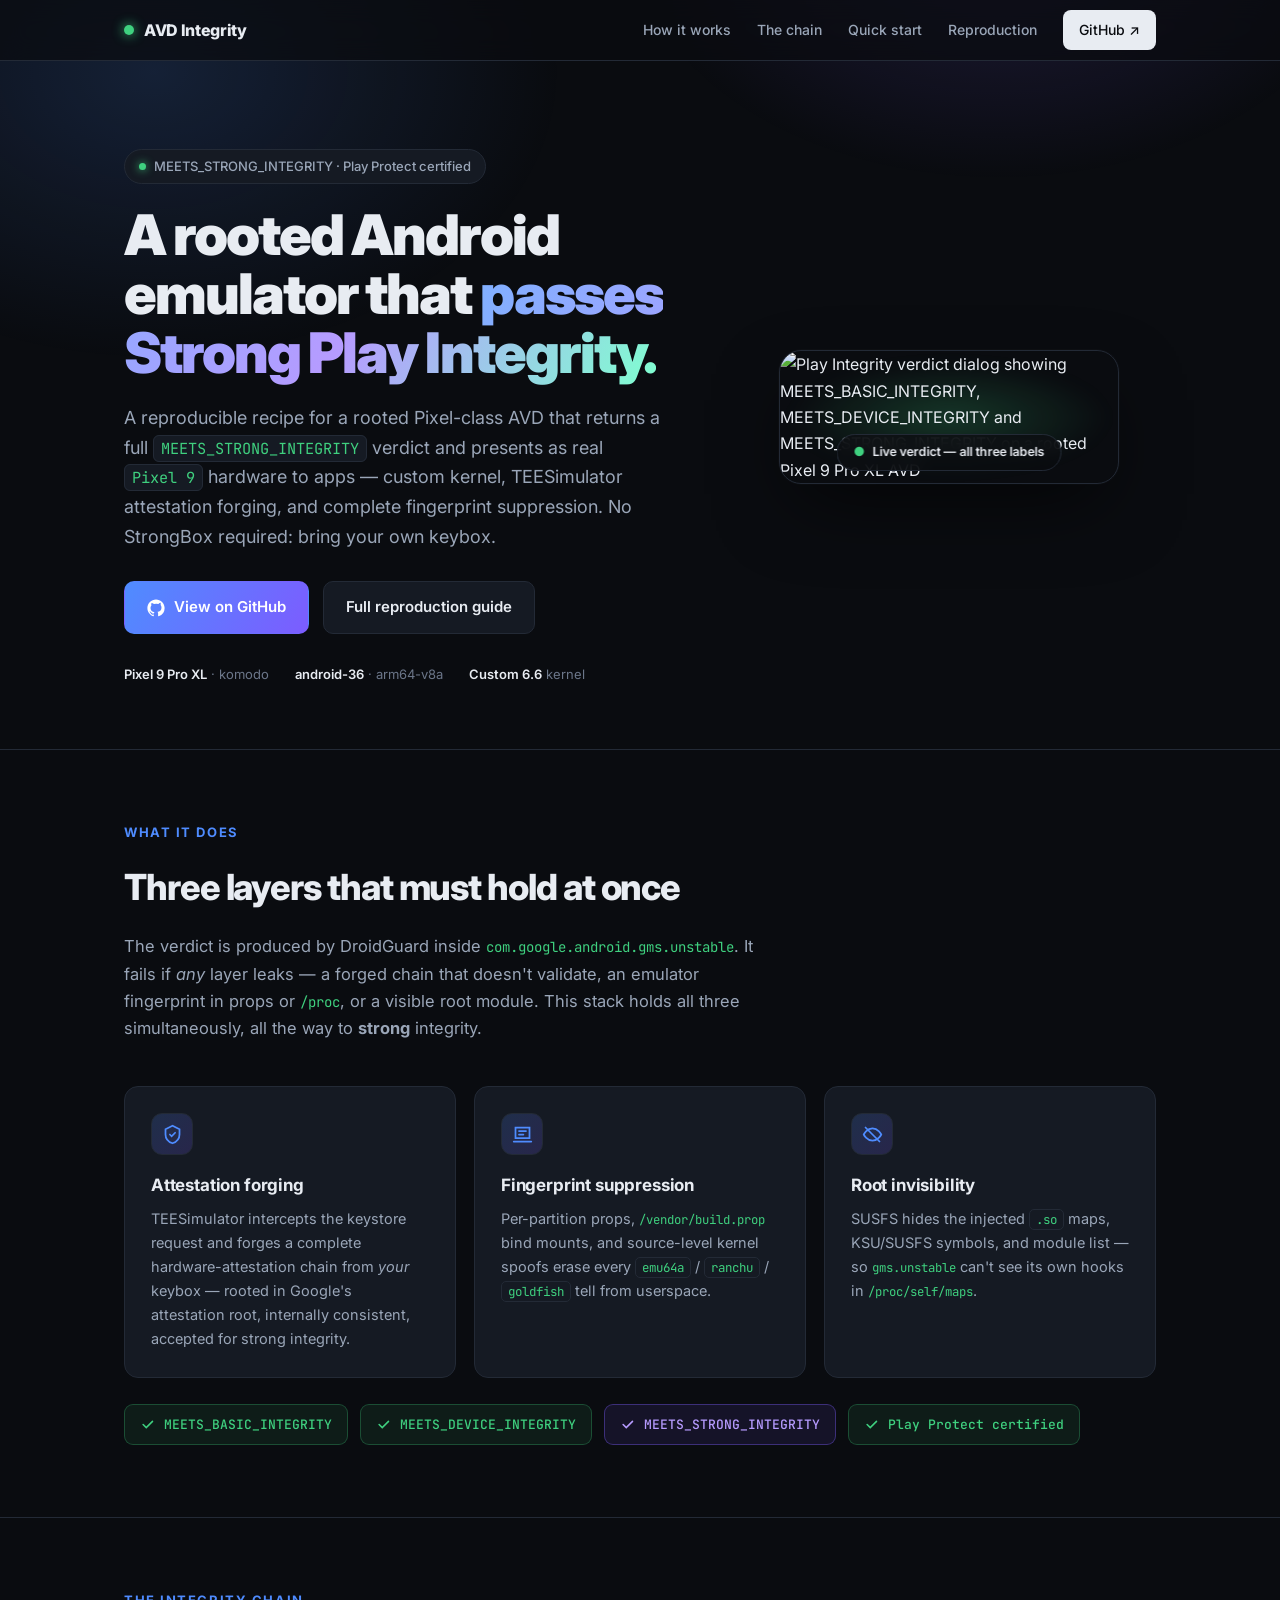
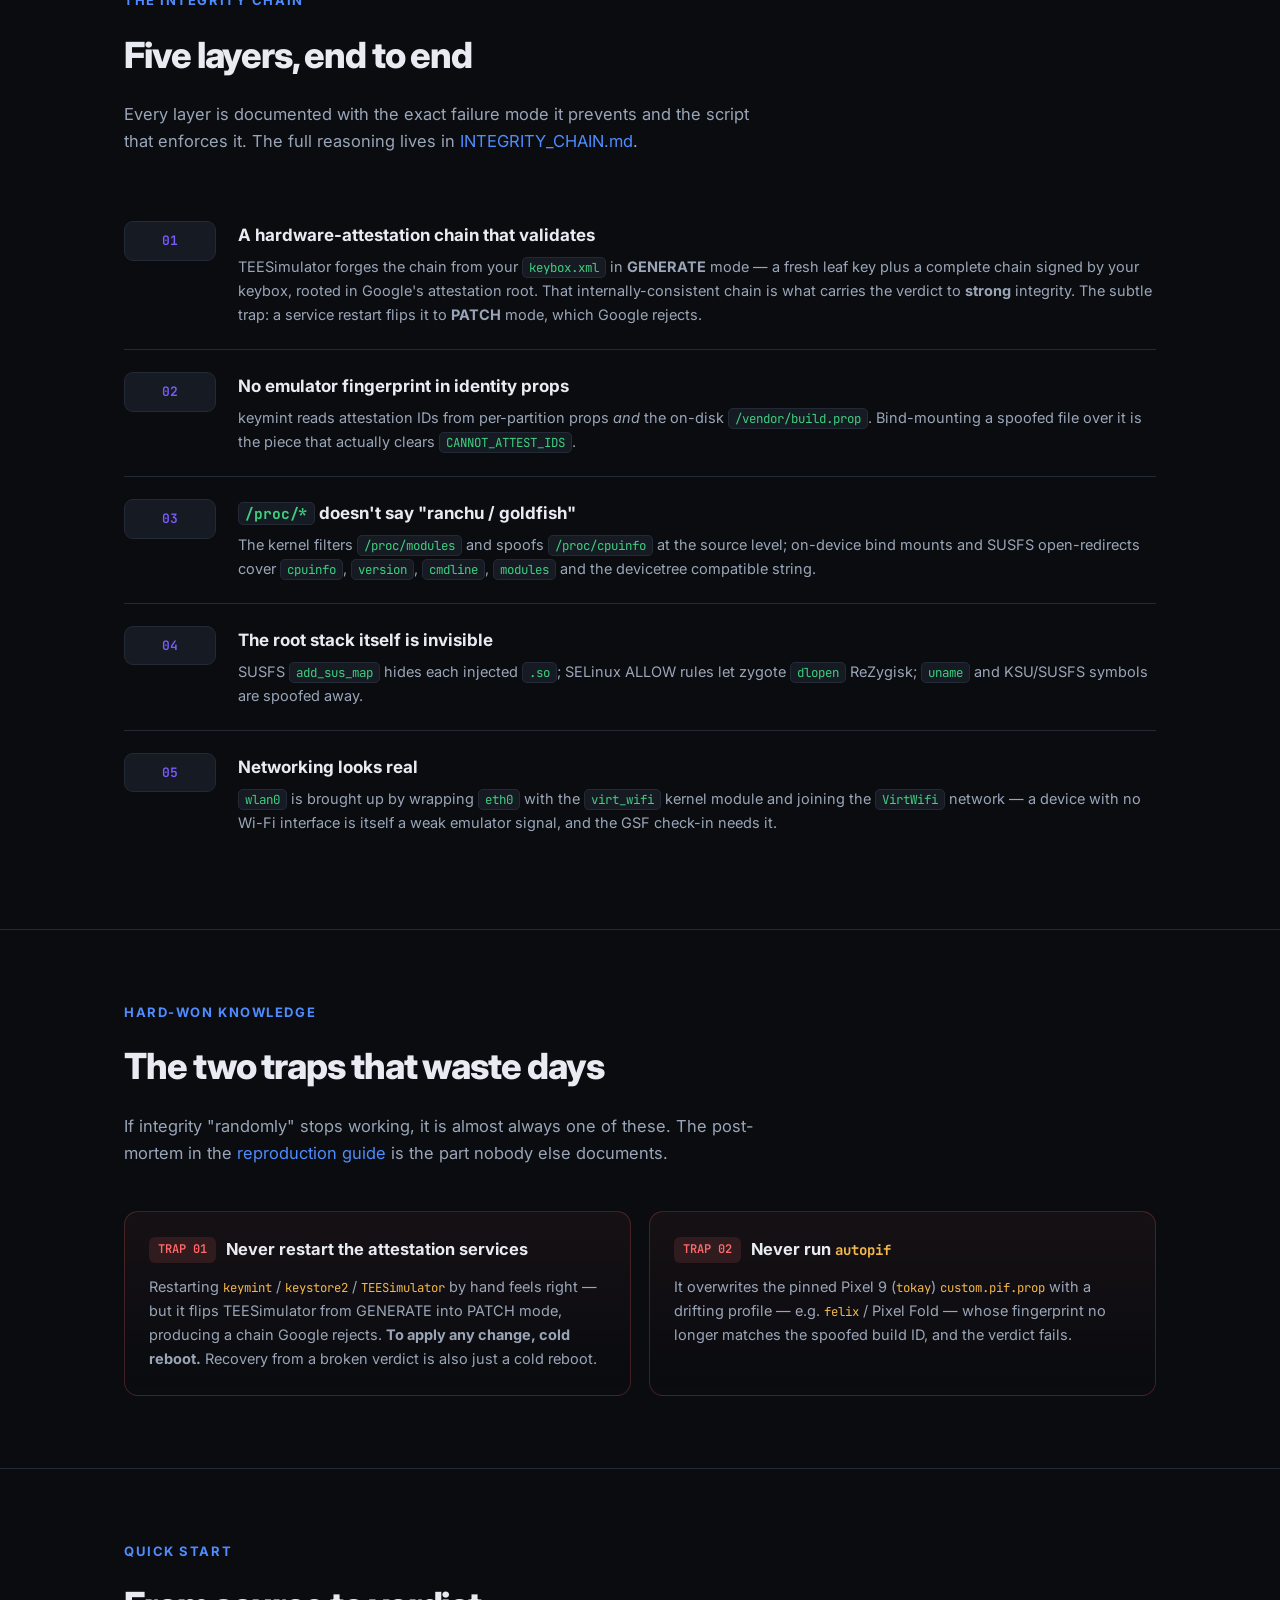
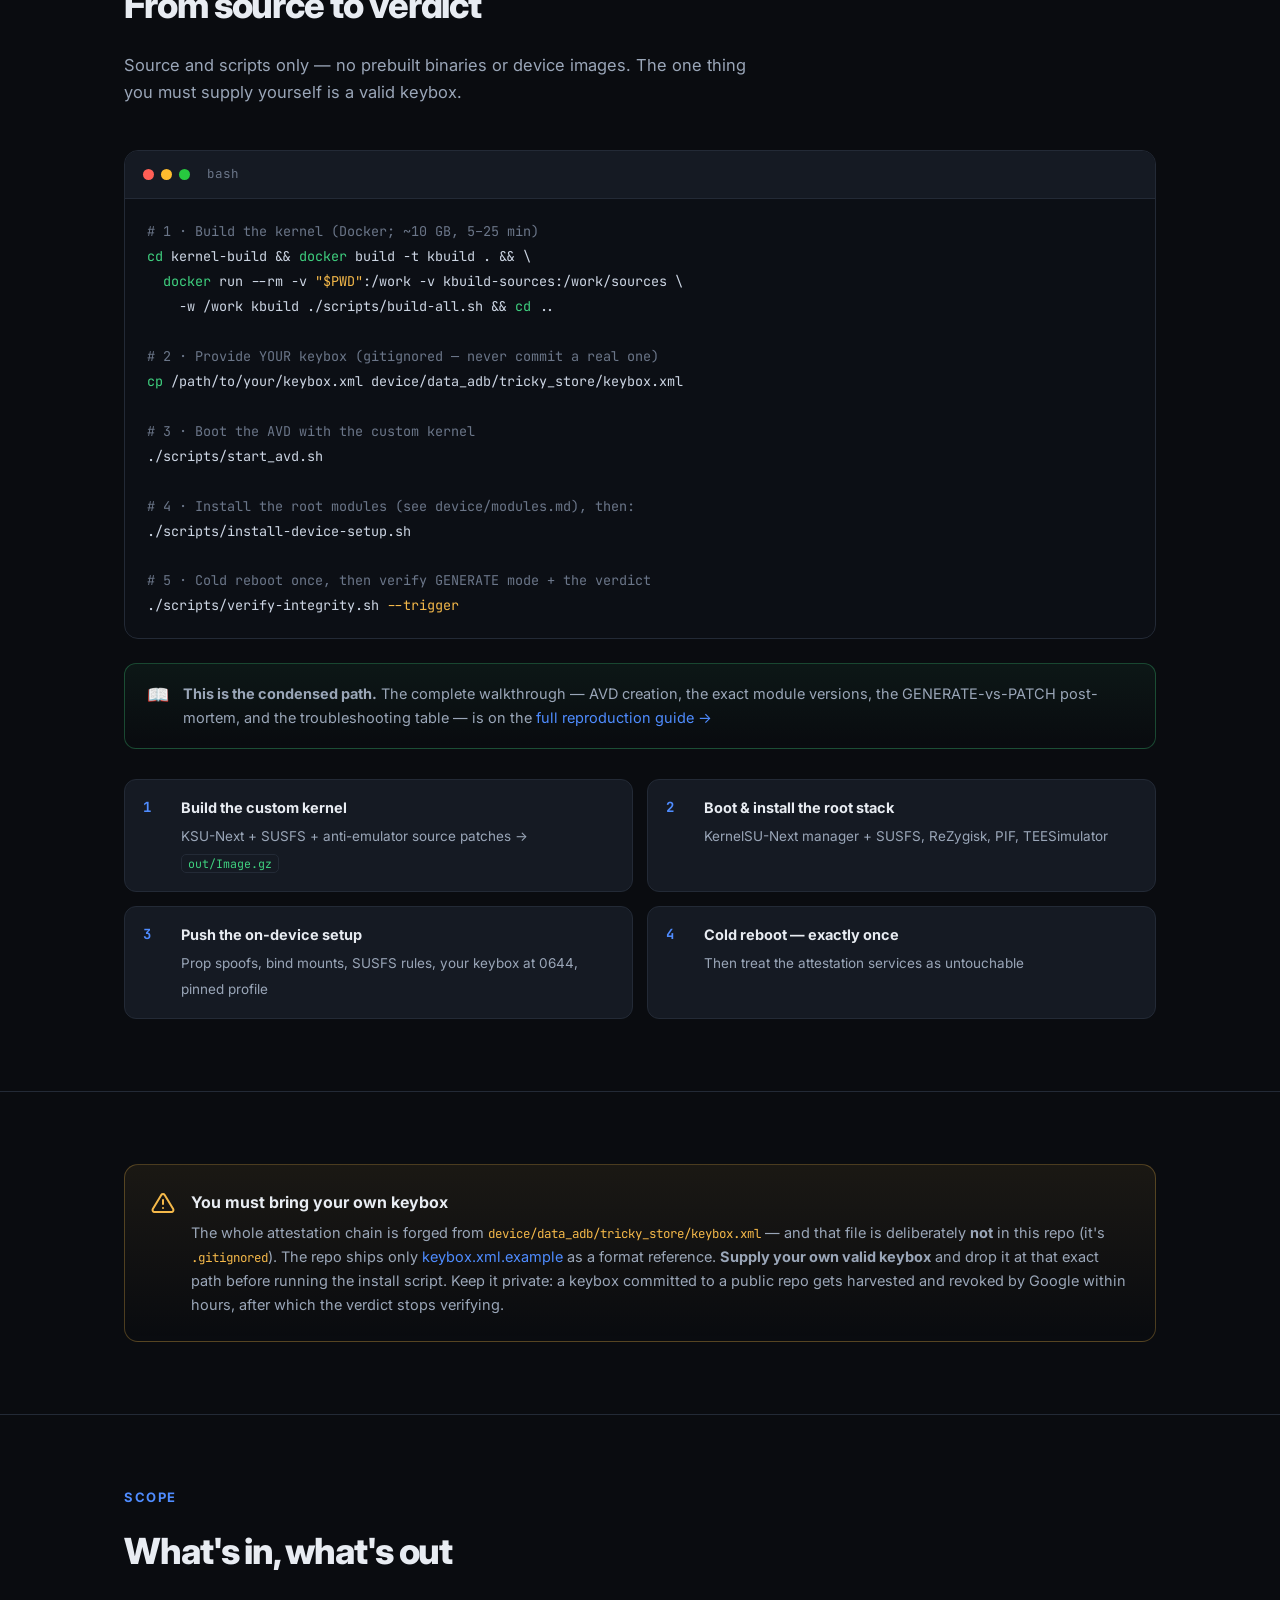
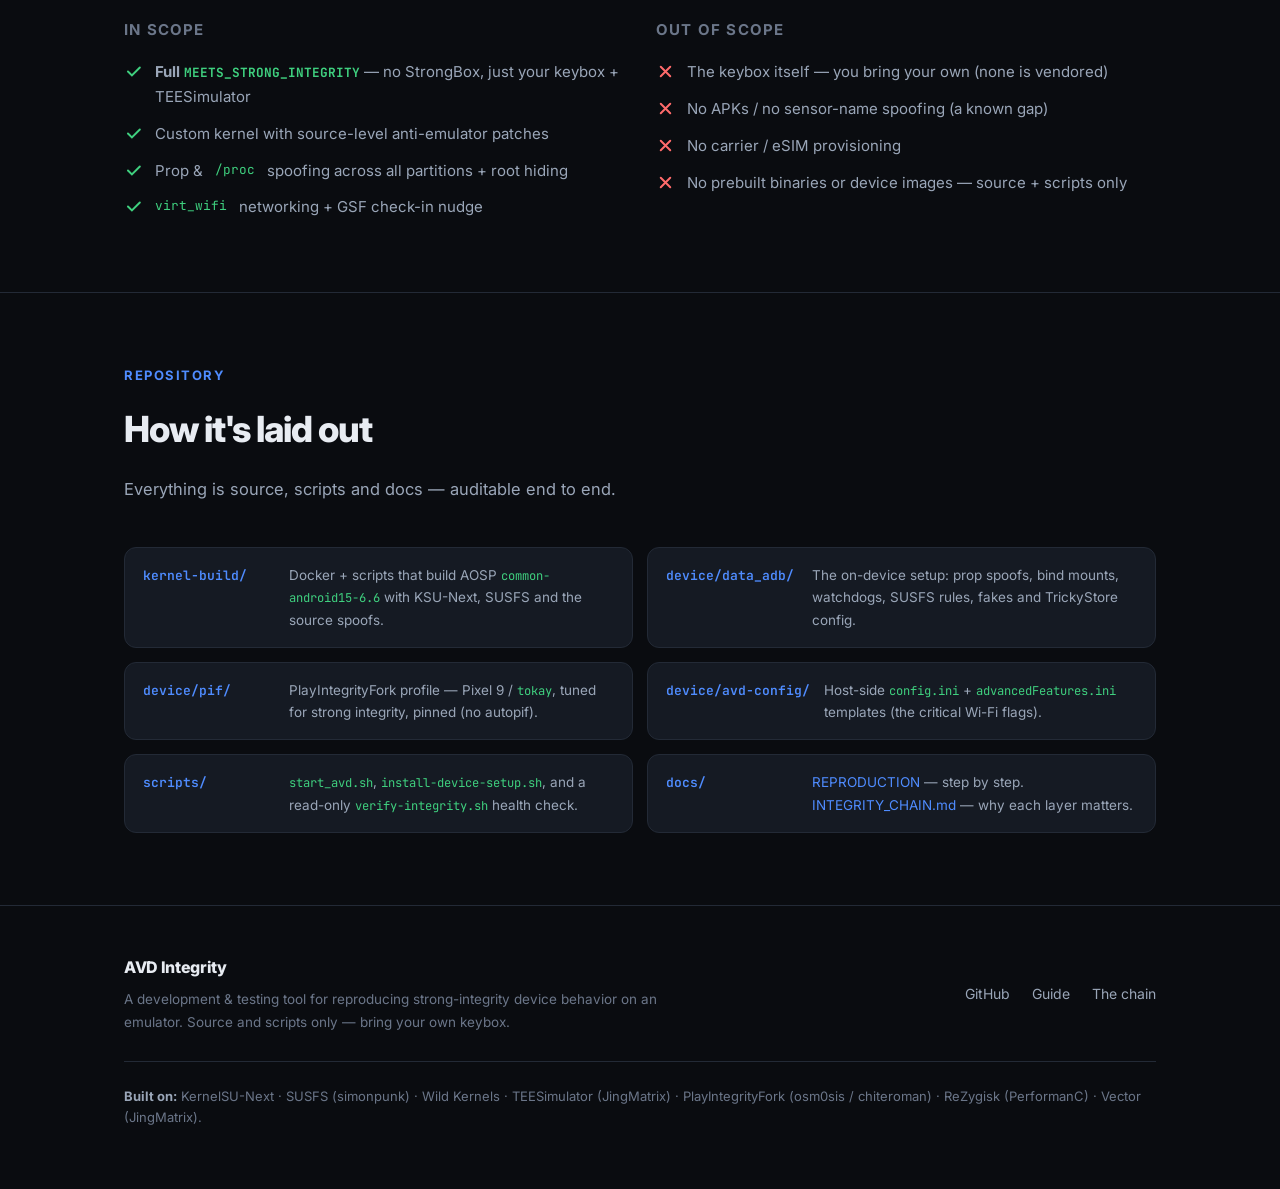
==== index.html @ 93d0f1d6 "Correct site to STRONG integrity + add reproduction page - The project's actual ceiling is MEETS_STR" ====
<!DOCTYPE html>
<html lang="en">
<head>
<meta charset="UTF-8" />
<meta name="viewport" content="width=device-width, initial-scale=1.0" />
<title>Rooted Pixel AVD · Play Integrity (Strong)</title>
<meta name="description" content="A reproducible recipe for a rooted Pixel-class Android emulator (AVD) that passes Google Play Integrity all the way to MEETS_STRONG_INTEGRITY — Play Protect certified — and presents as real Pixel hardware. Bring your own keybox." />

<!-- Open Graph / social -->
<meta property="og:type" content="website" />
<meta property="og:title" content="Rooted Pixel AVD · Passes Play Integrity (Strong)" />
<meta property="og:description" content="Custom kernel + TEESimulator attestation forging that takes a rooted Android emulator to MEETS_STRONG_INTEGRITY, Play Protect certified — with your own keybox." />
<meta property="og:image" content="media/play-integrity-verdict.png" />
<meta name="twitter:card" content="summary_large_image" />

<link rel="preconnect" href="https://fonts.googleapis.com" />
<link rel="preconnect" href="https://fonts.gstatic.com" crossorigin />
<link href="https://fonts.googleapis.com/css2?family=Inter:wght@400;500;600;700;800;900&family=JetBrains+Mono:wght@400;500;600&display=swap" rel="stylesheet" />
<link rel="stylesheet" href="assets/style.css" />
</head>
<body>
<div class="glow"></div>
<div class="content">

<!-- NAV -->
<nav>
  <div class="wrap">
    <div class="brand"><span class="dot"></span> AVD&nbsp;Integrity</div>
    <div class="nav-links">
      <a href="#how">How it works</a>
      <a href="#chain">The chain</a>
      <a href="#start">Quick start</a>
      <a href="reproduction.html">Reproduction</a>
      <a class="nav-cta" href="https://github.com/tanishmeh/AVD_Rooted_Integrity">GitHub ↗</a>
    </div>
  </div>
</nav>

<!-- HERO -->
<header class="hero">
  <div class="wrap hero-grid">
    <div>
      <span class="pill"><span class="live"></span> MEETS_STRONG_INTEGRITY · Play Protect certified</span>
      <h1>A rooted Android emulator that <span class="grad">passes Strong Play Integrity.</span></h1>
      <p class="lede">A reproducible recipe for a rooted Pixel-class AVD that returns a full <code>MEETS_STRONG_INTEGRITY</code> verdict and presents as real <code>Pixel&nbsp;9</code> hardware to apps — custom kernel, TEESimulator attestation forging, and complete fingerprint suppression. No StrongBox required: bring your own keybox.</p>
      <div class="hero-btns">
        <a class="btn btn-primary" href="https://github.com/tanishmeh/AVD_Rooted_Integrity">
          <svg viewBox="0 0 24 24" fill="currentColor"><path d="M12 .5C5.7.5.5 5.7.5 12c0 5.1 3.3 9.4 7.8 10.9.6.1.8-.2.8-.5v-1.7c-3.2.7-3.9-1.5-3.9-1.5-.5-1.3-1.3-1.7-1.3-1.7-1.1-.7.1-.7.1-.7 1.2.1 1.8 1.2 1.8 1.2 1 1.8 2.8 1.3 3.5 1 .1-.8.4-1.3.7-1.6-2.6-.3-5.3-1.3-5.3-5.7 0-1.3.5-2.3 1.2-3.1-.1-.3-.5-1.5.1-3.1 0 0 1-.3 3.3 1.2a11.5 11.5 0 0 1 6 0C17 4.7 18 5 18 5c.6 1.6.2 2.8.1 3.1.8.8 1.2 1.8 1.2 3.1 0 4.4-2.7 5.4-5.3 5.7.4.4.8 1.1.8 2.2v3.3c0 .3.2.6.8.5A11.5 11.5 0 0 0 23.5 12C23.5 5.7 18.3.5 12 .5z"/></svg>
          View on GitHub
        </a>
        <a class="btn btn-ghost" href="reproduction.html">Full reproduction guide</a>
      </div>
      <div class="hero-meta">
        <span><b>Pixel 9 Pro XL</b> · komodo</span>
        <span><b>android-36</b> · arm64-v8a</span>
        <span><b>Custom 6.6</b> kernel</span>
      </div>
    </div>

    <div class="shot">
      <img src="media/play-integrity-verdict.png" alt="Play Integrity verdict dialog showing MEETS_BASIC_INTEGRITY, MEETS_DEVICE_INTEGRITY and MEETS_STRONG_INTEGRITY on a rooted Pixel 9 Pro XL AVD" />
      <div class="shot-tag"><span class="chk">●</span> Live verdict — all three labels</div>
    </div>
  </div>
</header>

<!-- HOW IT WORKS -->
<section id="how">
  <div class="wrap">
    <div class="eyebrow">What it does</div>
    <h2>Three layers that must hold at once</h2>
    <p class="section-lede">The verdict is produced by DroidGuard inside <span class="inline-code">com.google.android.gms.unstable</span>. It fails if <em>any</em> layer leaks — a forged chain that doesn't validate, an emulator fingerprint in props or <span class="inline-code">/proc</span>, or a visible root module. This stack holds all three simultaneously, all the way to <strong>strong</strong> integrity.</p>
    <div class="cards">
      <div class="card">
        <div class="ic"><svg viewBox="0 0 24 24" fill="none" stroke-width="2" stroke-linecap="round"><path d="M12 2 4 6v6c0 5 3.4 8.5 8 10 4.6-1.5 8-5 8-10V6l-8-4Z"/><path d="m9 12 2 2 4-4"/></svg></div>
        <h3>Attestation forging</h3>
        <p>TEESimulator intercepts the keystore request and forges a complete hardware-attestation chain from <em>your</em> keybox — rooted in Google's attestation root, internally consistent, accepted for strong integrity.</p>
      </div>
      <div class="card">
        <div class="ic"><svg viewBox="0 0 24 24" fill="none" stroke-width="2" stroke-linecap="round"><path d="M4 4h16v12H4z"/><path d="M2 20h20"/><path d="M8 8h8M8 12h5"/></svg></div>
        <h3>Fingerprint suppression</h3>
        <p>Per-partition props, <span class="inline-code">/vendor/build.prop</span> bind mounts, and source-level kernel spoofs erase every <code class="inline-c">emu64a</code> / <code class="inline-c">ranchu</code> / <code class="inline-c">goldfish</code> tell from userspace.</p>
      </div>
      <div class="card">
        <div class="ic"><svg viewBox="0 0 24 24" fill="none" stroke-width="2" stroke-linecap="round"><path d="M2 12s3.5-7 10-7 10 7 10 7-3.5 7-10 7S2 12 2 12Z"/><path d="m4 4 16 16"/></svg></div>
        <h3>Root invisibility</h3>
        <p>SUSFS hides the injected <code class="inline-c">.so</code> maps, KSU/SUSFS symbols, and module list — so <span class="inline-code">gms.unstable</span> can't see its own hooks in <span class="inline-code">/proc/self/maps</span>.</p>
      </div>
    </div>
    <div class="verdict-strip">
      <span class="vlabel"><svg viewBox="0 0 24 24" fill="none" stroke="currentColor" stroke-width="2.5" stroke-linecap="round"><path d="m5 12 5 5L20 7"/></svg> MEETS_BASIC_INTEGRITY</span>
      <span class="vlabel"><svg viewBox="0 0 24 24" fill="none" stroke="currentColor" stroke-width="2.5" stroke-linecap="round"><path d="m5 12 5 5L20 7"/></svg> MEETS_DEVICE_INTEGRITY</span>
      <span class="vlabel strong"><svg viewBox="0 0 24 24" fill="none" stroke="currentColor" stroke-width="2.5" stroke-linecap="round"><path d="m5 12 5 5L20 7"/></svg> MEETS_STRONG_INTEGRITY</span>
      <span class="vlabel"><svg viewBox="0 0 24 24" fill="none" stroke="currentColor" stroke-width="2.5" stroke-linecap="round"><path d="m5 12 5 5L20 7"/></svg> Play Protect certified</span>
    </div>
  </div>
</section>

<!-- THE CHAIN -->
<section id="chain">
  <div class="wrap">
    <div class="eyebrow">The integrity chain</div>
    <h2>Five layers, end to end</h2>
    <p class="section-lede">Every layer is documented with the exact failure mode it prevents and the script that enforces it. The full reasoning lives in <a href="docs/INTEGRITY_CHAIN.md">INTEGRITY_CHAIN.md</a>.</p>
    <div class="chain">
      <div class="layer">
        <div class="num">01</div>
        <div><h3>A hardware-attestation chain that validates</h3><p>TEESimulator forges the chain from your <code>keybox.xml</code> in <strong>GENERATE</strong> mode — a fresh leaf key plus a complete chain signed by your keybox, rooted in Google's attestation root. That internally-consistent chain is what carries the verdict to <strong>strong</strong> integrity. The subtle trap: a service restart flips it to <strong>PATCH</strong> mode, which Google rejects.</p></div>
      </div>
      <div class="layer">
        <div class="num">02</div>
        <div><h3>No emulator fingerprint in identity props</h3><p>keymint reads attestation IDs from per-partition props <em>and</em> the on-disk <code>/vendor/build.prop</code>. Bind-mounting a spoofed file over it is the piece that actually clears <code>CANNOT_ATTEST_IDS</code>.</p></div>
      </div>
      <div class="layer">
        <div class="num">03</div>
        <div><h3><code>/proc/*</code> doesn't say "ranchu / goldfish"</h3><p>The kernel filters <code>/proc/modules</code> and spoofs <code>/proc/cpuinfo</code> at the source level; on-device bind mounts and SUSFS open-redirects cover <code>cpuinfo</code>, <code>version</code>, <code>cmdline</code>, <code>modules</code> and the devicetree compatible string.</p></div>
      </div>
      <div class="layer">
        <div class="num">04</div>
        <div><h3>The root stack itself is invisible</h3><p>SUSFS <code>add_sus_map</code> hides each injected <code>.so</code>; SELinux ALLOW rules let zygote <code>dlopen</code> ReZygisk; <code>uname</code> and KSU/SUSFS symbols are spoofed away.</p></div>
      </div>
      <div class="layer">
        <div class="num">05</div>
        <div><h3>Networking looks real</h3><p><code>wlan0</code> is brought up by wrapping <code>eth0</code> with the <code>virt_wifi</code> kernel module and joining the <code>VirtWifi</code> network — a device with no Wi-Fi interface is itself a weak emulator signal, and the GSF check-in needs it.</p></div>
      </div>
    </div>
  </div>
</section>

<!-- TRAPS -->
<section id="traps">
  <div class="wrap">
    <div class="eyebrow">Hard-won knowledge</div>
    <h2>The two traps that waste days</h2>
    <p class="section-lede">If integrity "randomly" stops working, it is almost always one of these. The post-mortem in the <a href="reproduction.html#trap">reproduction guide</a> is the part nobody else documents.</p>
    <div class="traps">
      <div class="trap">
        <div class="hd"><span class="badge">TRAP 01</span><h3>Never restart the attestation services</h3></div>
        <p>Restarting <code>keymint</code> / <code>keystore2</code> / <code>TEESimulator</code> by hand feels right — but it flips TEESimulator from GENERATE into PATCH mode, producing a chain Google rejects. <b>To apply any change, cold reboot.</b> Recovery from a broken verdict is also just a cold reboot.</p>
      </div>
      <div class="trap">
        <div class="hd"><span class="badge">TRAP 02</span><h3>Never run <code>autopif</code></h3></div>
        <p>It overwrites the pinned Pixel 9 (<code>tokay</code>) <code>custom.pif.prop</code> with a drifting profile — e.g. <code>felix</code> / Pixel Fold — whose fingerprint no longer matches the spoofed build ID, and the verdict fails.</p>
      </div>
    </div>
  </div>
</section>

<!-- QUICK START -->
<section id="start">
  <div class="wrap">
    <div class="eyebrow">Quick start</div>
    <h2>From source to verdict</h2>
    <p class="section-lede">Source and scripts only — no prebuilt binaries or device images. The one thing you must supply yourself is a valid keybox.</p>
    <div class="codeblock">
      <div class="bar"><span class="d" style="background:#ff5f56"></span><span class="d" style="background:#ffbd2e"></span><span class="d" style="background:#27c93f"></span><span class="t">bash</span></div>
<pre><code><span class="c-com"># 1 · Build the kernel (Docker; ~10 GB, 5–25 min)</span>
<span class="c-cmd">cd</span> kernel-build && <span class="c-cmd">docker</span> build -t kbuild . && \
  <span class="c-cmd">docker</span> run --rm -v <span class="c-flag">"$PWD"</span>:/work -v kbuild-sources:/work/sources \
    -w /work kbuild ./scripts/build-all.sh && <span class="c-cmd">cd</span> ..

<span class="c-com"># 2 · Provide YOUR keybox (gitignored — never commit a real one)</span>
<span class="c-cmd">cp</span> /path/to/your/keybox.xml device/data_adb/tricky_store/keybox.xml

<span class="c-com"># 3 · Boot the AVD with the custom kernel</span>
./scripts/start_avd.sh

<span class="c-com"># 4 · Install the root modules (see device/modules.md), then:</span>
./scripts/install-device-setup.sh

<span class="c-com"># 5 · Cold reboot once, then verify GENERATE mode + the verdict</span>
./scripts/verify-integrity.sh <span class="c-flag">--trigger</span></code></pre>
    </div>

    <div class="callout good" style="margin-top:24px">
      <span class="ci">📖</span>
      <p><strong>This is the condensed path.</strong> The complete walkthrough — AVD creation, the exact module versions, the GENERATE-vs-PATCH post-mortem, and the troubleshooting table — is on the <a href="reproduction.html">full reproduction guide&nbsp;→</a></p>
    </div>

    <div class="steps">
      <div class="step"><span class="n">1</span><div class="tx"><b>Build the custom kernel</b><span>KSU-Next + SUSFS + anti-emulator source patches → <code class="inline-c">out/Image.gz</code></span></div></div>
      <div class="step"><span class="n">2</span><div class="tx"><b>Boot &amp; install the root stack</b><span>KernelSU-Next manager + SUSFS, ReZygisk, PIF, TEESimulator</span></div></div>
      <div class="step"><span class="n">3</span><div class="tx"><b>Push the on-device setup</b><span>Prop spoofs, bind mounts, SUSFS rules, your keybox at 0644, pinned profile</span></div></div>
      <div class="step"><span class="n">4</span><div class="tx"><b>Cold reboot — exactly once</b><span>Then treat the attestation services as untouchable</span></div></div>
    </div>
  </div>
</section>

<!-- KEYBOX -->
<section>
  <div class="wrap">
    <div class="warn">
      <svg viewBox="0 0 24 24" fill="none" stroke-width="2" stroke-linecap="round"><path d="M12 9v4M12 17h.01"/><path d="M10.3 3.9 1.8 18a2 2 0 0 0 1.7 3h17a2 2 0 0 0 1.7-3L13.7 3.9a2 2 0 0 0-3.4 0Z"/></svg>
      <div>
        <h3>You must bring your own keybox</h3>
        <p>The whole attestation chain is forged from <code>device/data_adb/tricky_store/keybox.xml</code> — and that file is deliberately <strong>not</strong> in this repo (it's <code>.gitignored</code>). The repo ships only <a href="device/data_adb/tricky_store/keybox.xml.example">keybox.xml.example</a> as a format reference. <strong>Supply your own valid keybox</strong> and drop it at that exact path before running the install script. Keep it private: a keybox committed to a public repo gets harvested and revoked by Google within hours, after which the verdict stops verifying.</p>
      </div>
    </div>
  </div>
</section>

<!-- SCOPE -->
<section id="scope">
  <div class="wrap">
    <div class="eyebrow">Scope</div>
    <h2>What's in, what's out</h2>
    <div class="scope" style="margin-top:36px">
      <div>
        <h3>In scope</h3>
        <ul>
          <li class="yes"><svg viewBox="0 0 24 24" fill="none" stroke-width="2.5" stroke-linecap="round"><path d="m5 12 5 5L20 7"/></svg> <span><strong>Full <code>MEETS_STRONG_INTEGRITY</code></strong> — no StrongBox, just your keybox + TEESimulator</span></li>
          <li class="yes"><svg viewBox="0 0 24 24" fill="none" stroke-width="2.5" stroke-linecap="round"><path d="m5 12 5 5L20 7"/></svg> Custom kernel with source-level anti-emulator patches</li>
          <li class="yes"><svg viewBox="0 0 24 24" fill="none" stroke-width="2.5" stroke-linecap="round"><path d="m5 12 5 5L20 7"/></svg> Prop &amp; <code>/proc</code> spoofing across all partitions + root hiding</li>
          <li class="yes"><svg viewBox="0 0 24 24" fill="none" stroke-width="2.5" stroke-linecap="round"><path d="m5 12 5 5L20 7"/></svg> <code>virt_wifi</code> networking + GSF check-in nudge</li>
        </ul>
      </div>
      <div>
        <h3>Out of scope</h3>
        <ul>
          <li class="no"><svg viewBox="0 0 24 24" fill="none" stroke-width="2.5" stroke-linecap="round"><path d="M18 6 6 18M6 6l12 12"/></svg> The keybox itself — you bring your own (none is vendored)</li>
          <li class="no"><svg viewBox="0 0 24 24" fill="none" stroke-width="2.5" stroke-linecap="round"><path d="M18 6 6 18M6 6l12 12"/></svg> No APKs / no sensor-name spoofing (a known gap)</li>
          <li class="no"><svg viewBox="0 0 24 24" fill="none" stroke-width="2.5" stroke-linecap="round"><path d="M18 6 6 18M6 6l12 12"/></svg> No carrier / eSIM provisioning</li>
          <li class="no"><svg viewBox="0 0 24 24" fill="none" stroke-width="2.5" stroke-linecap="round"><path d="M18 6 6 18M6 6l12 12"/></svg> No prebuilt binaries or device images — source + scripts only</li>
        </ul>
      </div>
    </div>
  </div>
</section>

<!-- REPO MAP -->
<section id="repo">
  <div class="wrap">
    <div class="eyebrow">Repository</div>
    <h2>How it's laid out</h2>
    <p class="section-lede">Everything is source, scripts and docs — auditable end to end.</p>
    <div class="repomap">
      <div class="rm-row"><span class="path">kernel-build/</span><span class="desc">Docker + scripts that build AOSP <code>common-android15-6.6</code> with KSU-Next, SUSFS and the source spoofs.</span></div>
      <div class="rm-row"><span class="path">device/data_adb/</span><span class="desc">The on-device setup: prop spoofs, bind mounts, watchdogs, SUSFS rules, fakes and TrickyStore config.</span></div>
      <div class="rm-row"><span class="path">device/pif/</span><span class="desc">PlayIntegrityFork profile — Pixel 9 / <code>tokay</code>, tuned for strong integrity, pinned (no autopif).</span></div>
      <div class="rm-row"><span class="path">device/avd-config/</span><span class="desc">Host-side <code>config.ini</code> + <code>advancedFeatures.ini</code> templates (the critical Wi-Fi flags).</span></div>
      <div class="rm-row"><span class="path">scripts/</span><span class="desc"><code>start_avd.sh</code>, <code>install-device-setup.sh</code>, and a read-only <code>verify-integrity.sh</code> health check.</span></div>
      <div class="rm-row"><span class="path">docs/</span><span class="desc"><a href="reproduction.html">REPRODUCTION</a> — step by step. <a href="docs/INTEGRITY_CHAIN.md">INTEGRITY_CHAIN.md</a> — why each layer matters.</span></div>
    </div>
  </div>
</section>

<!-- FOOTER -->
<footer>
  <div class="wrap">
    <div class="foot-grid">
      <div>
        <div class="foot-brand">AVD Integrity</div>
        <p>A development &amp; testing tool for reproducing strong-integrity device behavior on an emulator. Source and scripts only — bring your own keybox.</p>
      </div>
      <div class="foot-links">
        <a href="https://github.com/tanishmeh/AVD_Rooted_Integrity">GitHub</a>
        <a href="reproduction.html">Guide</a>
        <a href="docs/INTEGRITY_CHAIN.md">The chain</a>
      </div>
    </div>
    <div class="credits">
      <b>Built on:</b> KernelSU-Next · SUSFS (simonpunk) · Wild Kernels · TEESimulator (JingMatrix) · PlayIntegrityFork (osm0sis / chiteroman) · ReZygisk (PerformanC) · Vector (JingMatrix).
    </div>
  </div>
</footer>

</div>
</body>
</html>
---- assets/style.css ----
/* ============================================================================
   Rooted Pixel AVD · Play Integrity — shared site styles
   Used by index.html (landing) and reproduction.html (the guide).
   ============================================================================ */
:root {
  --bg: #0a0c10;
  --bg-soft: #11141b;
  --panel: #151a23;
  --panel-2: #1b212c;
  --border: #232a36;
  --text: #e8ecf2;
  --muted: #9aa6b8;
  --faint: #6b7689;
  --accent: #4f8cff;
  --accent-2: #7c5cff;
  --green: #3fd07f;
  --amber: #f5b94a;
  --red: #ff6b6b;
  --mono: 'JetBrains Mono', ui-monospace, SFMono-Regular, Menlo, monospace;
  --sans: 'Inter', -apple-system, BlinkMacSystemFont, 'Segoe UI', sans-serif;
  --maxw: 1080px;
}

* { box-sizing: border-box; margin: 0; padding: 0; }
html { scroll-behavior: smooth; }
body {
  background: var(--bg);
  color: var(--text);
  font-family: var(--sans);
  line-height: 1.65;
  -webkit-font-smoothing: antialiased;
  overflow-x: hidden;
}
a { color: var(--accent); text-decoration: none; transition: color .15s; }
a:hover { color: #7fb0ff; }
::selection { background: rgba(79,140,255,.3); }

.wrap { max-width: var(--maxw); margin: 0 auto; padding: 0 24px; }

/* ---------- Decorative background ---------- */
.glow {
  position: fixed; inset: 0; z-index: 0; pointer-events: none;
  background:
    radial-gradient(620px 420px at 78% -8%, rgba(124,92,255,.18), transparent 60%),
    radial-gradient(680px 480px at 12% 8%, rgba(79,140,255,.16), transparent 60%);
}
.content { position: relative; z-index: 1; }

/* ---------- Nav ---------- */
nav {
  position: sticky; top: 0; z-index: 50;
  backdrop-filter: blur(12px);
  background: rgba(10,12,16,.72);
  border-bottom: 1px solid var(--border);
}
nav .wrap { display: flex; align-items: center; justify-content: space-between; height: 60px; }
.brand { display: flex; align-items: center; gap: 10px; font-weight: 800; letter-spacing: -.02em; color: var(--text); }
.brand .dot { width: 10px; height: 10px; border-radius: 50%; background: var(--green); box-shadow: 0 0 12px var(--green); }
.nav-links { display: flex; gap: 26px; align-items: center; }
.nav-links a { color: var(--muted); font-size: 14px; font-weight: 500; }
.nav-links a:hover { color: var(--text); }
.nav-cta {
  background: var(--text); color: var(--bg) !important; padding: 8px 16px;
  border-radius: 8px; font-weight: 600; font-size: 14px;
}
.nav-cta:hover { background: #fff; }
@media (max-width: 720px) { .nav-links a:not(.nav-cta) { display: none; } }

/* ---------- Hero ---------- */
header.hero { padding: 88px 0 64px; }
.hero-grid { display: grid; grid-template-columns: 1.15fr .85fr; gap: 56px; align-items: center; }
@media (max-width: 900px) { .hero-grid { grid-template-columns: 1fr; gap: 40px; } }

.pill {
  display: inline-flex; align-items: center; gap: 8px;
  background: var(--panel); border: 1px solid var(--border);
  padding: 6px 14px; border-radius: 999px; font-size: 13px; color: var(--muted);
  font-weight: 500; margin-bottom: 22px;
}
.pill .live { width: 7px; height: 7px; border-radius: 50%; background: var(--green); box-shadow: 0 0 8px var(--green); animation: pulse 2s infinite; }
@keyframes pulse { 0%,100% { opacity: 1; } 50% { opacity: .4; } }

h1 {
  font-size: clamp(34px, 5.4vw, 56px); line-height: 1.05; letter-spacing: -.035em;
  font-weight: 900; margin-bottom: 20px;
}
h1 .grad {
  background: linear-gradient(120deg, #7fb0ff, #b69bff 55%, #7fffd0);
  -webkit-background-clip: text; background-clip: text; -webkit-text-fill-color: transparent;
}
.lede { font-size: 18px; color: var(--muted); max-width: 540px; margin-bottom: 30px; }
.lede code { font-family: var(--mono); font-size: .85em; background: var(--panel); padding: 2px 7px; border-radius: 6px; border: 1px solid var(--border); color: var(--green); }

.hero-btns { display: flex; gap: 14px; flex-wrap: wrap; margin-bottom: 30px; }
.btn {
  display: inline-flex; align-items: center; gap: 9px; padding: 13px 22px;
  border-radius: 10px; font-weight: 600; font-size: 15px; border: 1px solid transparent;
  transition: transform .12s, background .15s, border-color .15s;
}
.btn:hover { transform: translateY(-2px); }
.btn-primary { background: linear-gradient(120deg, var(--accent), var(--accent-2)); color: #fff !important; }
.btn-ghost { background: var(--panel); border-color: var(--border); color: var(--text) !important; }
.btn-ghost:hover { border-color: var(--accent); }
.btn svg { width: 18px; height: 18px; }

.hero-meta { display: flex; gap: 26px; flex-wrap: wrap; font-size: 13px; color: var(--faint); }
.hero-meta b { color: var(--text); font-weight: 600; }

/* ---------- Phone screenshot ---------- */
.shot { position: relative; display: flex; justify-content: center; }
.shot::before {
  content: ""; position: absolute; inset: -8% -4%;
  background: radial-gradient(closest-side, rgba(63,208,127,.22), transparent 72%);
  filter: blur(8px); z-index: 0;
}
.shot img {
  position: relative; z-index: 1; width: 100%; max-width: 340px; border-radius: 22px;
  border: 1px solid var(--border);
  box-shadow: 0 30px 80px -20px rgba(0,0,0,.7), 0 0 0 1px rgba(255,255,255,.02);
}
.shot-tag {
  position: absolute; z-index: 2; bottom: 14px; left: 50%; transform: translateX(-50%);
  background: rgba(10,12,16,.85); backdrop-filter: blur(8px);
  border: 1px solid var(--border); border-radius: 999px; padding: 7px 16px;
  font-size: 12.5px; font-weight: 600; white-space: nowrap;
  display: flex; align-items: center; gap: 8px;
}
.shot-tag .chk { color: var(--green); }

/* ---------- Section primitives ---------- */
section { padding: 72px 0; border-top: 1px solid var(--border); }
.eyebrow { font-size: 13px; font-weight: 700; letter-spacing: .12em; text-transform: uppercase; color: var(--accent); margin-bottom: 14px; }
h2 { font-size: clamp(26px, 3.6vw, 36px); letter-spacing: -.03em; font-weight: 800; margin-bottom: 16px; }
.section-lede { color: var(--muted); max-width: 640px; font-size: 16.5px; margin-bottom: 44px; }
.inline-code { font-family: var(--mono); font-size: .85em; color: var(--green); }

/* ---------- Verdict labels ---------- */
.verdict-strip { display: flex; gap: 12px; flex-wrap: wrap; margin-top: 26px; }
.vlabel {
  font-family: var(--mono); font-size: 13px; font-weight: 500;
  background: rgba(63,208,127,.08); border: 1px solid rgba(63,208,127,.28);
  color: var(--green); padding: 9px 15px; border-radius: 9px;
  display: flex; align-items: center; gap: 9px;
}
.vlabel.strong { background: rgba(124,92,255,.1); border-color: rgba(124,92,255,.38); color: #b69bff; }
.vlabel svg { width: 15px; height: 15px; }

/* ---------- Feature cards ---------- */
.cards { display: grid; grid-template-columns: repeat(3, 1fr); gap: 18px; }
@media (max-width: 860px) { .cards { grid-template-columns: 1fr; } }
.card {
  background: var(--panel); border: 1px solid var(--border); border-radius: 14px;
  padding: 26px; transition: transform .15s, border-color .15s;
}
.card:hover { transform: translateY(-3px); border-color: #2e3645; }
.card .ic {
  width: 42px; height: 42px; border-radius: 11px; display: grid; place-items: center;
  background: linear-gradient(135deg, rgba(79,140,255,.18), rgba(124,92,255,.18));
  border: 1px solid var(--border); margin-bottom: 16px;
}
.card .ic svg { width: 21px; height: 21px; stroke: var(--accent); }
.card h3 { font-size: 17px; font-weight: 700; margin-bottom: 8px; letter-spacing: -.01em; }
.card p { color: var(--muted); font-size: 14.5px; }

/* ---------- Layer chain ---------- */
.chain { display: flex; flex-direction: column; gap: 0; }
.layer {
  display: grid; grid-template-columns: 92px 1fr; gap: 22px; padding: 22px 0;
  border-bottom: 1px solid var(--border); align-items: start;
}
.layer:last-child { border-bottom: none; }
.layer .num {
  font-family: var(--mono); font-size: 13px; font-weight: 600; color: var(--accent-2);
  border: 1px solid var(--border); border-radius: 9px; padding: 8px 0; text-align: center;
  background: var(--panel);
}
.layer h3 { font-size: 17px; font-weight: 700; margin-bottom: 6px; }
.layer p { color: var(--muted); font-size: 14.5px; }
.layer code, .inline-c { font-family: var(--mono); font-size: .86em; color: var(--green); background: var(--panel); padding: 1px 6px; border-radius: 5px; border: 1px solid var(--border); }

/* ---------- Traps ---------- */
.traps { display: grid; grid-template-columns: 1fr 1fr; gap: 18px; }
@media (max-width: 760px) { .traps { grid-template-columns: 1fr; } }
.trap {
  background: linear-gradient(180deg, rgba(255,107,107,.05), transparent);
  border: 1px solid rgba(255,107,107,.22); border-radius: 14px; padding: 24px;
}
.trap .hd { display: flex; align-items: center; gap: 10px; margin-bottom: 12px; }
.trap .badge { font-family: var(--mono); font-size: 12px; font-weight: 600; color: var(--red); background: rgba(255,107,107,.12); padding: 3px 9px; border-radius: 6px; }
.trap h3 { font-size: 16.5px; font-weight: 700; }
.trap p { color: var(--muted); font-size: 14.5px; }
.trap code { font-family: var(--mono); font-size: .85em; color: var(--amber); }

/* ---------- Code blocks ---------- */
.codeblock {
  background: #0c0f15; border: 1px solid var(--border); border-radius: 14px; overflow: hidden;
}
.codeblock .bar { display: flex; align-items: center; gap: 7px; padding: 13px 18px; border-bottom: 1px solid var(--border); background: var(--panel); }
.codeblock .bar .d { width: 11px; height: 11px; border-radius: 50%; }
.codeblock .bar .t { margin-left: 10px; font-family: var(--mono); font-size: 12.5px; color: var(--faint); }
.codeblock pre { padding: 20px 22px; overflow-x: auto; }
.codeblock code { font-family: var(--mono); font-size: 13.5px; line-height: 1.85; color: #cdd6e4; }
.c-com { color: var(--faint); }
.c-cmd { color: var(--green); }
.c-flag { color: var(--amber); }
.c-str { color: #8fd3ff; }

/* ---------- Step list ---------- */
.steps { display: grid; grid-template-columns: repeat(2, 1fr); gap: 14px; margin-top: 30px; }
@media (max-width: 760px) { .steps { grid-template-columns: 1fr; } }
.step { display: flex; gap: 14px; padding: 16px 18px; background: var(--panel); border: 1px solid var(--border); border-radius: 12px; }
.step .n { font-family: var(--mono); font-weight: 700; color: var(--accent); font-size: 14px; flex-shrink: 0; width: 24px; }
.step .tx b { display: block; font-size: 14.5px; margin-bottom: 2px; }
.step .tx span { color: var(--muted); font-size: 13.5px; }

/* ---------- Scope ---------- */
.scope { display: grid; grid-template-columns: 1fr 1fr; gap: 32px; }
@media (max-width: 760px) { .scope { grid-template-columns: 1fr; } }
.scope ul { list-style: none; display: flex; flex-direction: column; gap: 12px; }
.scope li { display: flex; gap: 12px; align-items: flex-start; font-size: 15px; color: var(--muted); }
.scope li svg { width: 19px; height: 19px; flex-shrink: 0; margin-top: 2px; }
.scope .yes svg { stroke: var(--green); }
.scope .no svg { stroke: var(--red); }
.scope h3 { font-size: 15px; text-transform: uppercase; letter-spacing: .08em; color: var(--faint); margin-bottom: 18px; font-weight: 700; }
.scope code { font-family: var(--mono); font-size: .85em; color: var(--green); }

/* ---------- Repo map ---------- */
.repomap { display: grid; grid-template-columns: repeat(2,1fr); gap: 14px; }
@media (max-width: 760px) { .repomap { grid-template-columns: 1fr; } }
.rm-row { display: flex; gap: 14px; padding: 16px 18px; background: var(--panel); border: 1px solid var(--border); border-radius: 12px; align-items: baseline; }
.rm-row .path { font-family: var(--mono); font-size: 13px; color: var(--accent); font-weight: 600; flex-shrink: 0; min-width: 132px; }
.rm-row .desc { color: var(--muted); font-size: 13.5px; }
.rm-row .desc code { font-family: var(--mono); font-size: .9em; color: var(--green); }

/* ---------- Callouts ---------- */
.warn {
  background: linear-gradient(180deg, rgba(245,185,74,.07), transparent);
  border: 1px solid rgba(245,185,74,.28); border-radius: 14px; padding: 24px 26px;
  display: flex; gap: 16px; align-items: flex-start;
}
.warn svg { width: 24px; height: 24px; stroke: var(--amber); flex-shrink: 0; margin-top: 2px; }
.warn h3 { font-size: 16px; margin-bottom: 6px; }
.warn p { color: var(--muted); font-size: 14.5px; }
.warn code { font-family: var(--mono); font-size: .86em; color: var(--amber); }

.callout {
  border-radius: 12px; padding: 18px 22px; margin: 24px 0;
  border: 1px solid var(--border); background: var(--panel);
  display: flex; gap: 14px; align-items: flex-start;
}
.callout .ci { flex-shrink: 0; font-size: 18px; line-height: 1.4; }
.callout p { color: var(--muted); font-size: 14.5px; }
.callout.danger { border-color: rgba(255,107,107,.3); background: linear-gradient(180deg, rgba(255,107,107,.06), transparent); }
.callout.warnx  { border-color: rgba(245,185,74,.3);  background: linear-gradient(180deg, rgba(245,185,74,.06), transparent); }
.callout.good   { border-color: rgba(63,208,127,.3);  background: linear-gradient(180deg, rgba(63,208,127,.06), transparent); }
.callout code { font-family: var(--mono); font-size: .86em; color: var(--amber); }

/* ---------- Footer ---------- */
footer { border-top: 1px solid var(--border); padding: 48px 0 60px; }
.foot-grid { display: flex; justify-content: space-between; align-items: center; gap: 24px; flex-wrap: wrap; }
.foot-brand { font-weight: 800; letter-spacing: -.02em; }
footer p { color: var(--faint); font-size: 13.5px; max-width: 560px; margin-top: 8px; }
.foot-links { display: flex; gap: 22px; }
.foot-links a { color: var(--muted); font-size: 14px; }
.credits { margin-top: 28px; padding-top: 24px; border-top: 1px solid var(--border); color: var(--faint); font-size: 13px; }
.credits b { color: var(--muted); }

/* ============================================================================
   Reproduction guide (reproduction.html) — long-form doc styles
   ============================================================================ */
.doc-hero { padding: 72px 0 36px; }
.doc-hero .kicker { color: var(--accent); font-weight: 700; font-size: 13px; letter-spacing: .12em; text-transform: uppercase; margin-bottom: 14px; }
.doc-hero h1 { font-size: clamp(30px, 4.6vw, 46px); margin-bottom: 16px; }
.doc-hero p { color: var(--muted); font-size: 17px; max-width: 680px; }
.doc-back { display: inline-flex; align-items: center; gap: 7px; color: var(--muted); font-size: 14px; font-weight: 500; margin-bottom: 26px; }
.doc-back:hover { color: var(--text); }

.doc-layout { display: grid; grid-template-columns: 220px 1fr; gap: 48px; align-items: start; padding-bottom: 80px; }
@media (max-width: 880px) { .doc-layout { grid-template-columns: 1fr; gap: 0; } }

.toc { position: sticky; top: 80px; }
@media (max-width: 880px) { .toc { display: none; } }
.toc .toc-title { font-size: 12px; text-transform: uppercase; letter-spacing: .1em; color: var(--faint); font-weight: 700; margin-bottom: 14px; }
.toc ol { list-style: none; counter-reset: toc; display: flex; flex-direction: column; gap: 2px; }
.toc li { counter-increment: toc; }
.toc a { display: block; color: var(--muted); font-size: 13.5px; padding: 6px 10px; border-radius: 7px; border-left: 2px solid transparent; }
.toc a:hover { color: var(--text); background: var(--panel); }
.toc a::before { content: counter(toc) ". "; color: var(--faint); }

.prose { min-width: 0; max-width: 760px; }
.prose h2 {
  font-size: 24px; font-weight: 800; letter-spacing: -.02em; margin: 48px 0 16px;
  padding-top: 24px; border-top: 1px solid var(--border); scroll-margin-top: 76px;
}
.prose h2:first-of-type { border-top: none; padding-top: 0; margin-top: 8px; }
.prose h3 { font-size: 18px; font-weight: 700; margin: 28px 0 10px; }
.prose p { color: var(--muted); margin: 14px 0; font-size: 15.5px; }
.prose ul, .prose ol { color: var(--muted); margin: 14px 0; padding-left: 22px; font-size: 15.5px; }
.prose li { margin: 7px 0; }
.prose strong { color: var(--text); font-weight: 650; }
.prose a { font-weight: 500; }
.prose code { font-family: var(--mono); font-size: .85em; color: var(--green); background: var(--panel); padding: 2px 6px; border-radius: 5px; border: 1px solid var(--border); }
.prose .codeblock { margin: 20px 0; }
.prose .codeblock code { color: #cdd6e4; background: none; border: none; padding: 0; }

.lead-row { display: flex; gap: 12px; flex-wrap: wrap; margin: 18px 0 8px; }
.tldr { counter-reset: tldr; list-style: none; padding: 0 !important; }
.tldr li { counter-increment: tldr; display: flex; gap: 14px; padding: 12px 0; border-bottom: 1px solid var(--border); margin: 0; }
.tldr li::before { content: counter(tldr); font-family: var(--mono); font-weight: 700; color: var(--accent); flex-shrink: 0; width: 22px; }

/* Tables */
.tbl-wrap { overflow-x: auto; margin: 20px 0; border: 1px solid var(--border); border-radius: 12px; }
table { border-collapse: collapse; width: 100%; font-size: 14px; }
th, td { text-align: left; padding: 12px 16px; border-bottom: 1px solid var(--border); vertical-align: top; color: var(--muted); }
th { background: var(--panel); color: var(--text); font-weight: 600; font-size: 13px; }
tr:last-child td { border-bottom: none; }
td code, th code { font-family: var(--mono); font-size: .85em; color: var(--green); }
.tag-good { color: var(--green); font-weight: 600; }
.tag-bad { color: var(--red); font-weight: 600; }
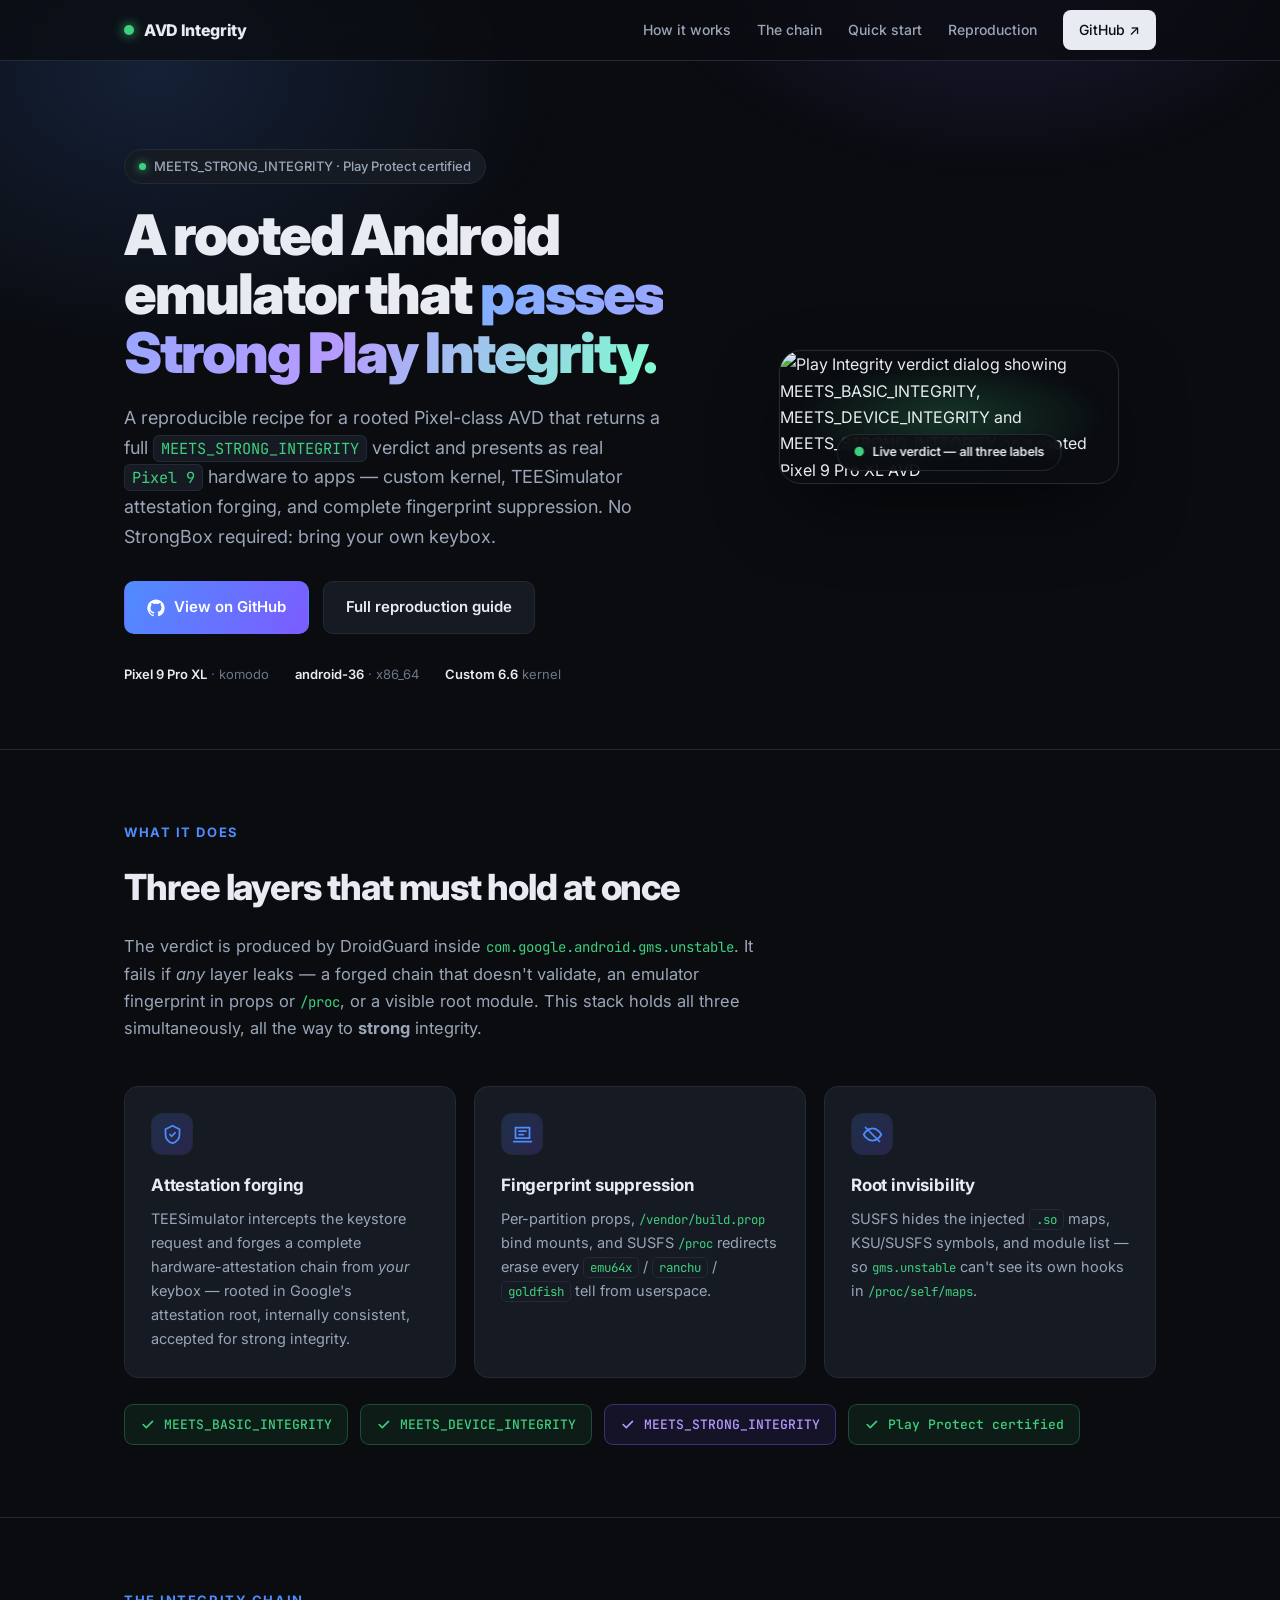
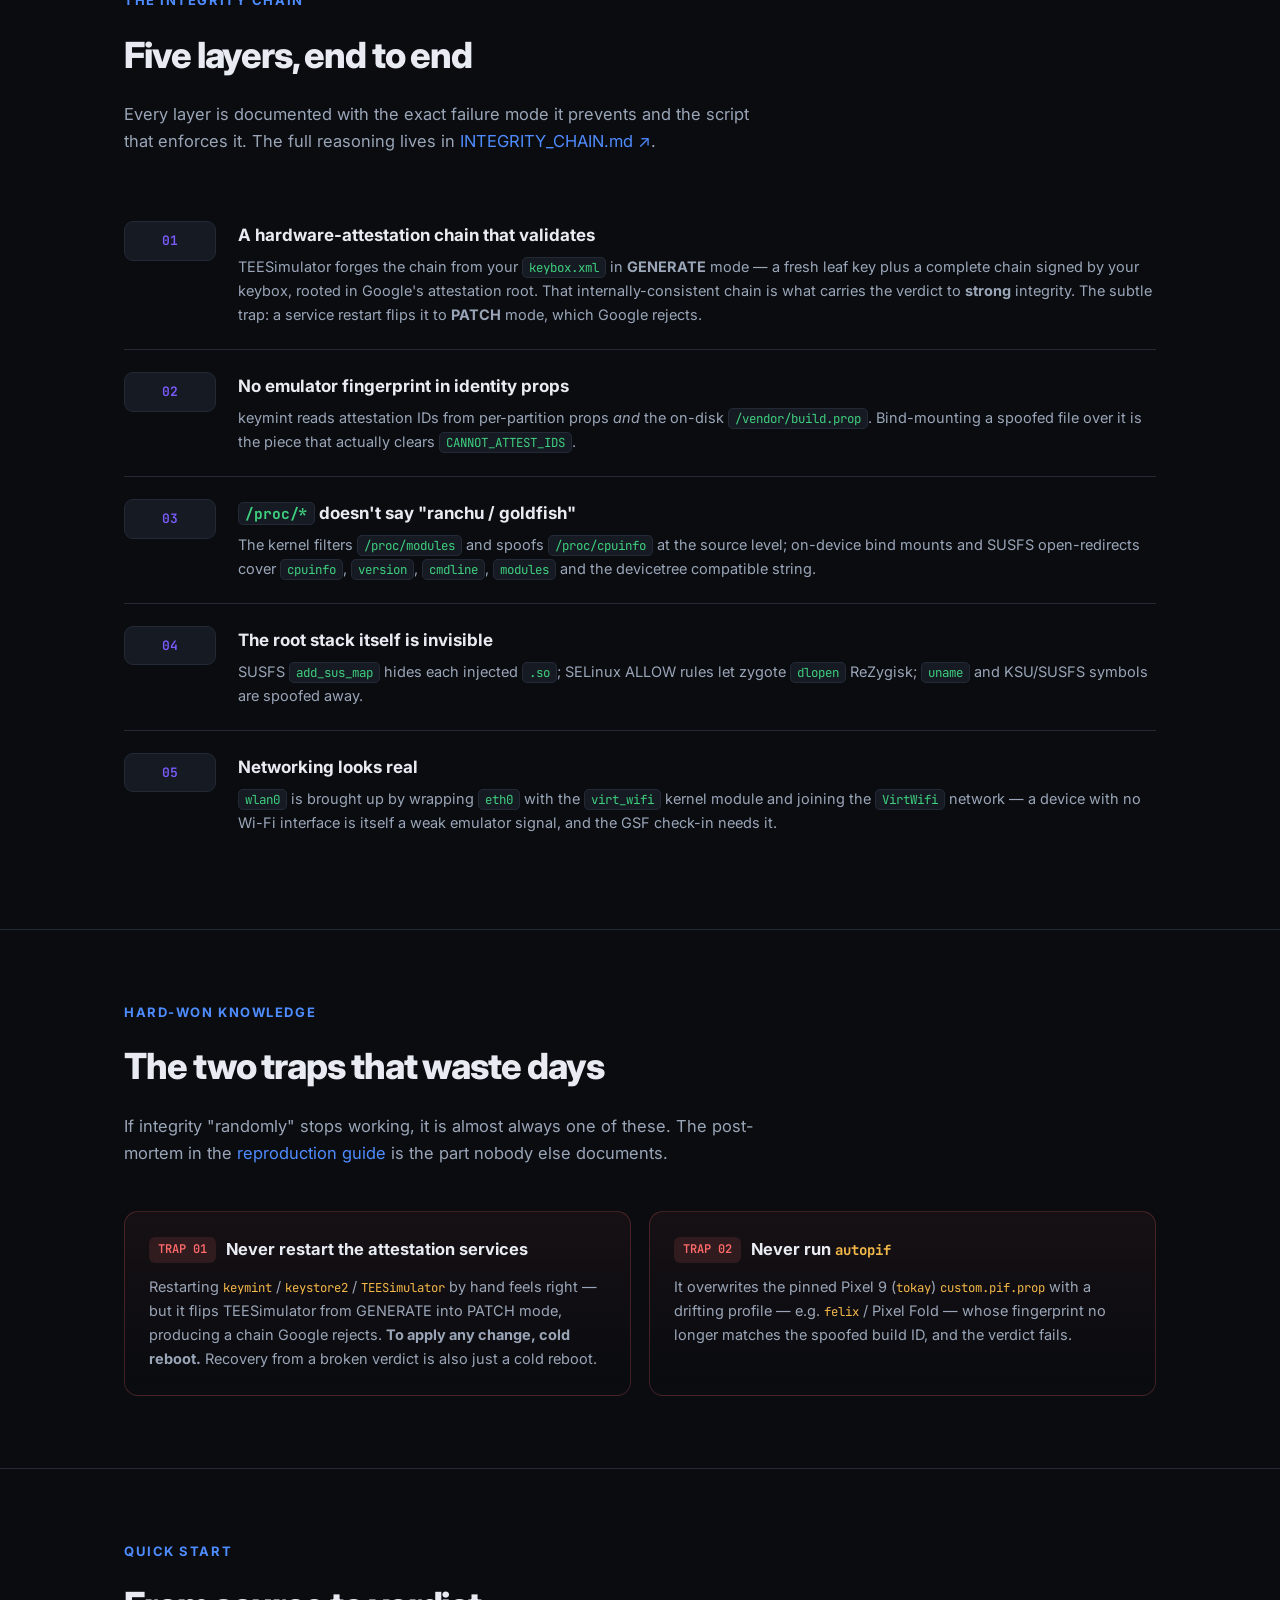
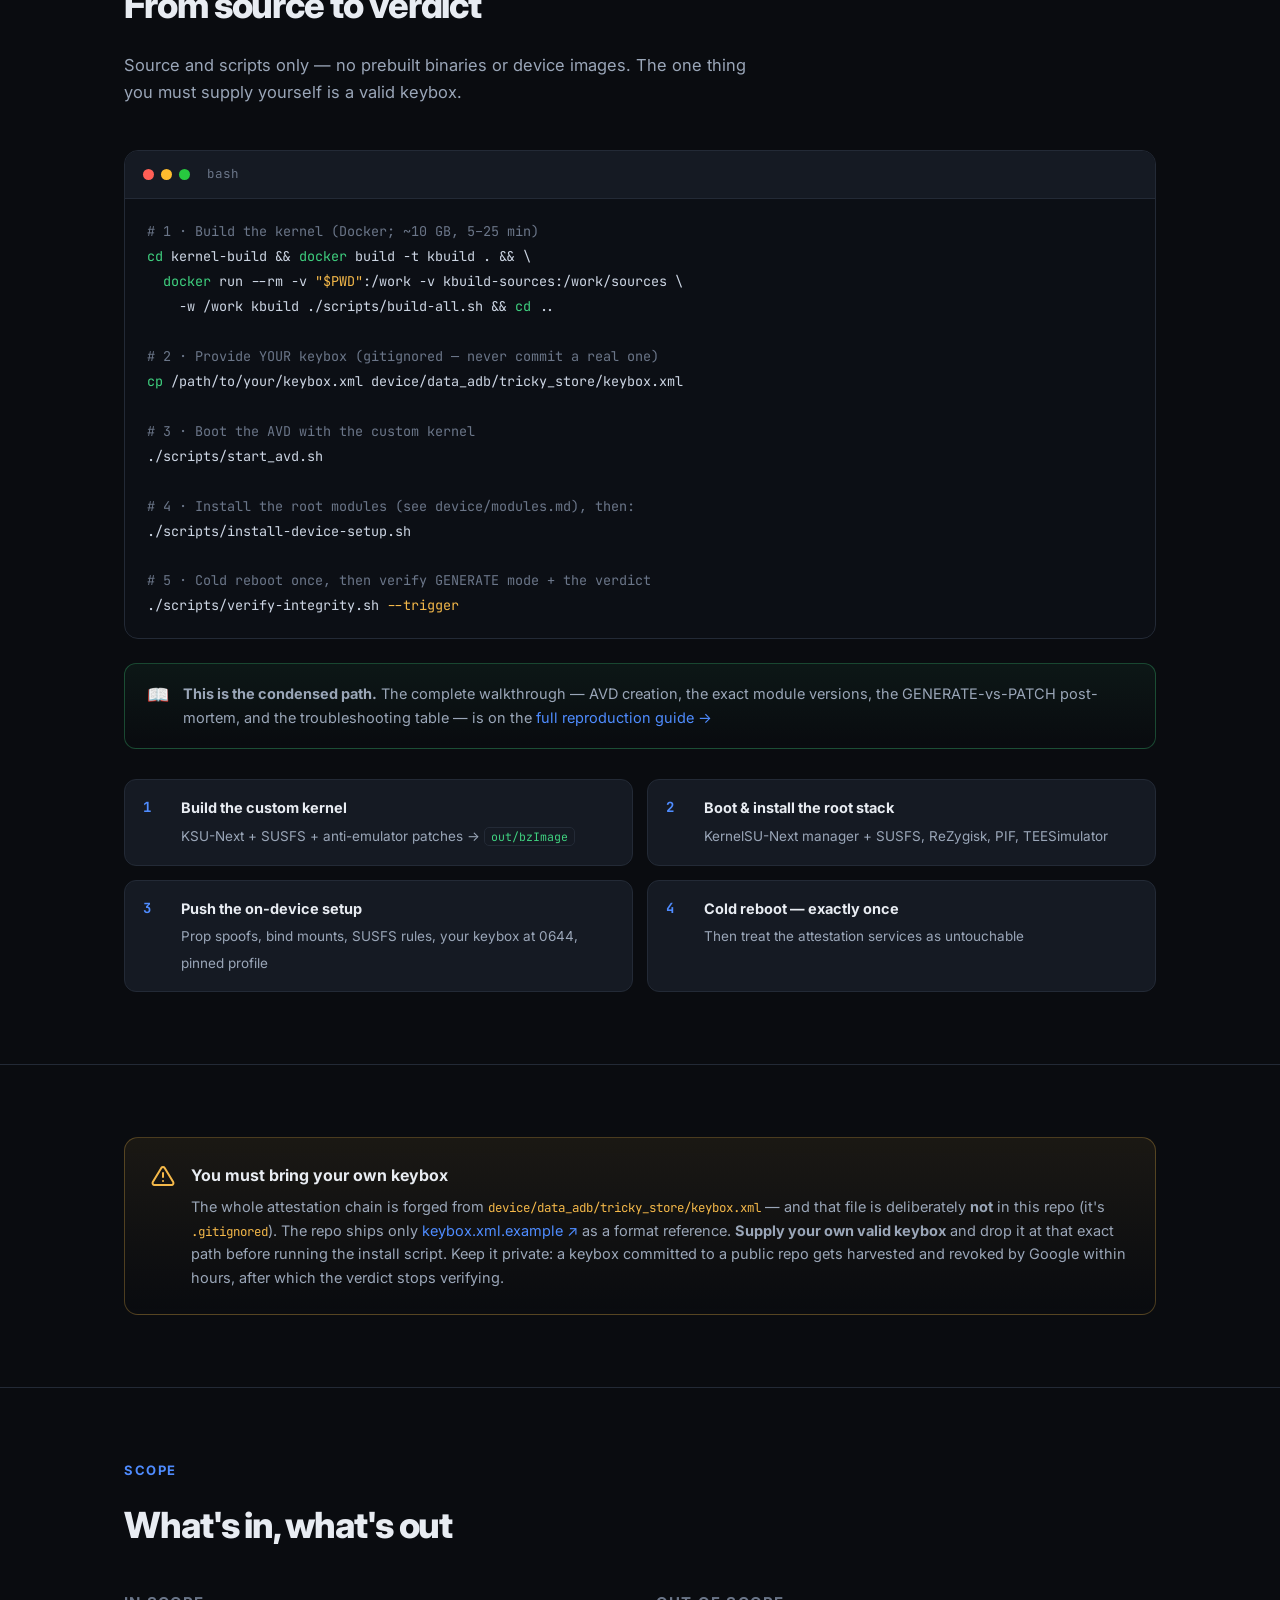
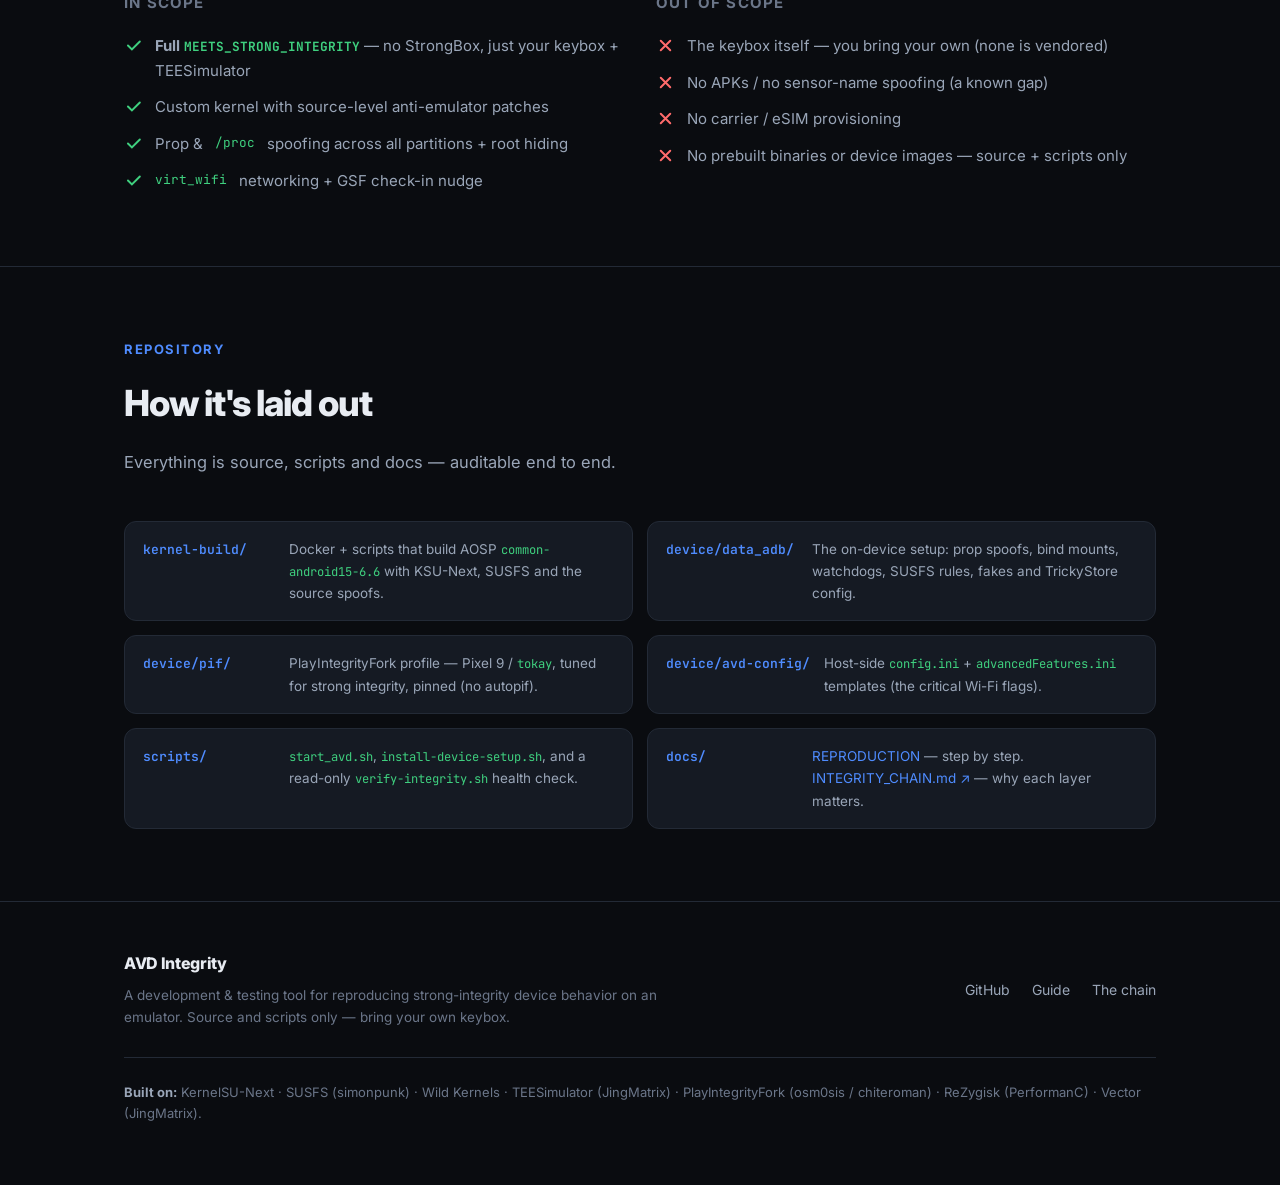
==== commit be2f3f76: "Switch kernel build and AVD target from arm64 to x86_64. Use x86_64 syscall-hardening kernel patches" ====
--- a/index.html
+++ b/index.html
@@ -52,7 +52,7 @@
       </div>
       <div class="hero-meta">
         <span><b>Pixel 9 Pro XL</b> · komodo</span>
-        <span><b>android-36</b> · arm64-v8a</span>
+        <span><b>android-36</b> · x86_64</span>
         <span><b>Custom 6.6</b> kernel</span>
       </div>
     </div>
@@ -79,7 +79,7 @@
       <div class="card">
         <div class="ic"><svg viewBox="0 0 24 24" fill="none" stroke-width="2" stroke-linecap="round"><path d="M4 4h16v12H4z"/><path d="M2 20h20"/><path d="M8 8h8M8 12h5"/></svg></div>
         <h3>Fingerprint suppression</h3>
-        <p>Per-partition props, <span class="inline-code">/vendor/build.prop</span> bind mounts, and source-level kernel spoofs erase every <code class="inline-c">emu64a</code> / <code class="inline-c">ranchu</code> / <code class="inline-c">goldfish</code> tell from userspace.</p>
+        <p>Per-partition props, <span class="inline-code">/vendor/build.prop</span> bind mounts, and SUSFS <span class="inline-code">/proc</span> redirects erase every <code class="inline-c">emu64x</code> / <code class="inline-c">ranchu</code> / <code class="inline-c">goldfish</code> tell from userspace.</p>
       </div>
       <div class="card">
         <div class="ic"><svg viewBox="0 0 24 24" fill="none" stroke-width="2" stroke-linecap="round"><path d="M2 12s3.5-7 10-7 10 7 10 7-3.5 7-10 7S2 12 2 12Z"/><path d="m4 4 16 16"/></svg></div>
@@ -101,7 +101,7 @@
   <div class="wrap">
     <div class="eyebrow">The integrity chain</div>
     <h2>Five layers, end to end</h2>
-    <p class="section-lede">Every layer is documented with the exact failure mode it prevents and the script that enforces it. The full reasoning lives in <a href="docs/INTEGRITY_CHAIN.md">INTEGRITY_CHAIN.md</a>.</p>
+    <p class="section-lede">Every layer is documented with the exact failure mode it prevents and the script that enforces it. The full reasoning lives in <a href="https://github.com/tanishmeh/AVD_Rooted_Integrity/blob/master/docs/INTEGRITY_CHAIN.md" target="_blank" rel="noopener">INTEGRITY_CHAIN.md ↗</a>.</p>
     <div class="chain">
       <div class="layer">
         <div class="num">01</div>
@@ -178,7 +178,7 @@
     </div>
 
     <div class="steps">
-      <div class="step"><span class="n">1</span><div class="tx"><b>Build the custom kernel</b><span>KSU-Next + SUSFS + anti-emulator source patches → <code class="inline-c">out/Image.gz</code></span></div></div>
+      <div class="step"><span class="n">1</span><div class="tx"><b>Build the custom kernel</b><span>KSU-Next + SUSFS + anti-emulator patches → <code class="inline-c">out/bzImage</code></span></div></div>
       <div class="step"><span class="n">2</span><div class="tx"><b>Boot &amp; install the root stack</b><span>KernelSU-Next manager + SUSFS, ReZygisk, PIF, TEESimulator</span></div></div>
       <div class="step"><span class="n">3</span><div class="tx"><b>Push the on-device setup</b><span>Prop spoofs, bind mounts, SUSFS rules, your keybox at 0644, pinned profile</span></div></div>
       <div class="step"><span class="n">4</span><div class="tx"><b>Cold reboot — exactly once</b><span>Then treat the attestation services as untouchable</span></div></div>
@@ -193,7 +193,7 @@
       <svg viewBox="0 0 24 24" fill="none" stroke-width="2" stroke-linecap="round"><path d="M12 9v4M12 17h.01"/><path d="M10.3 3.9 1.8 18a2 2 0 0 0 1.7 3h17a2 2 0 0 0 1.7-3L13.7 3.9a2 2 0 0 0-3.4 0Z"/></svg>
       <div>
         <h3>You must bring your own keybox</h3>
-        <p>The whole attestation chain is forged from <code>device/data_adb/tricky_store/keybox.xml</code> — and that file is deliberately <strong>not</strong> in this repo (it's <code>.gitignored</code>). The repo ships only <a href="device/data_adb/tricky_store/keybox.xml.example">keybox.xml.example</a> as a format reference. <strong>Supply your own valid keybox</strong> and drop it at that exact path before running the install script. Keep it private: a keybox committed to a public repo gets harvested and revoked by Google within hours, after which the verdict stops verifying.</p>
+        <p>The whole attestation chain is forged from <code>device/data_adb/tricky_store/keybox.xml</code> — and that file is deliberately <strong>not</strong> in this repo (it's <code>.gitignored</code>). The repo ships only <a href="https://github.com/tanishmeh/AVD_Rooted_Integrity/blob/master/device/data_adb/tricky_store/keybox.xml.example" target="_blank" rel="noopener">keybox.xml.example ↗</a> as a format reference. <strong>Supply your own valid keybox</strong> and drop it at that exact path before running the install script. Keep it private: a keybox committed to a public repo gets harvested and revoked by Google within hours, after which the verdict stops verifying.</p>
       </div>
     </div>
   </div>
@@ -239,7 +239,7 @@
       <div class="rm-row"><span class="path">device/pif/</span><span class="desc">PlayIntegrityFork profile — Pixel 9 / <code>tokay</code>, tuned for strong integrity, pinned (no autopif).</span></div>
       <div class="rm-row"><span class="path">device/avd-config/</span><span class="desc">Host-side <code>config.ini</code> + <code>advancedFeatures.ini</code> templates (the critical Wi-Fi flags).</span></div>
       <div class="rm-row"><span class="path">scripts/</span><span class="desc"><code>start_avd.sh</code>, <code>install-device-setup.sh</code>, and a read-only <code>verify-integrity.sh</code> health check.</span></div>
-      <div class="rm-row"><span class="path">docs/</span><span class="desc"><a href="reproduction.html">REPRODUCTION</a> — step by step. <a href="docs/INTEGRITY_CHAIN.md">INTEGRITY_CHAIN.md</a> — why each layer matters.</span></div>
+      <div class="rm-row"><span class="path">docs/</span><span class="desc"><a href="reproduction.html">REPRODUCTION</a> — step by step. <a href="https://github.com/tanishmeh/AVD_Rooted_Integrity/blob/master/docs/INTEGRITY_CHAIN.md" target="_blank" rel="noopener">INTEGRITY_CHAIN.md ↗</a> — why each layer matters.</span></div>
     </div>
   </div>
 </section>
@@ -255,7 +255,7 @@
       <div class="foot-links">
         <a href="https://github.com/tanishmeh/AVD_Rooted_Integrity">GitHub</a>
         <a href="reproduction.html">Guide</a>
-        <a href="docs/INTEGRITY_CHAIN.md">The chain</a>
+        <a href="https://github.com/tanishmeh/AVD_Rooted_Integrity/blob/master/docs/INTEGRITY_CHAIN.md" target="_blank" rel="noopener">The chain</a>
       </div>
     </div>
     <div class="credits">
